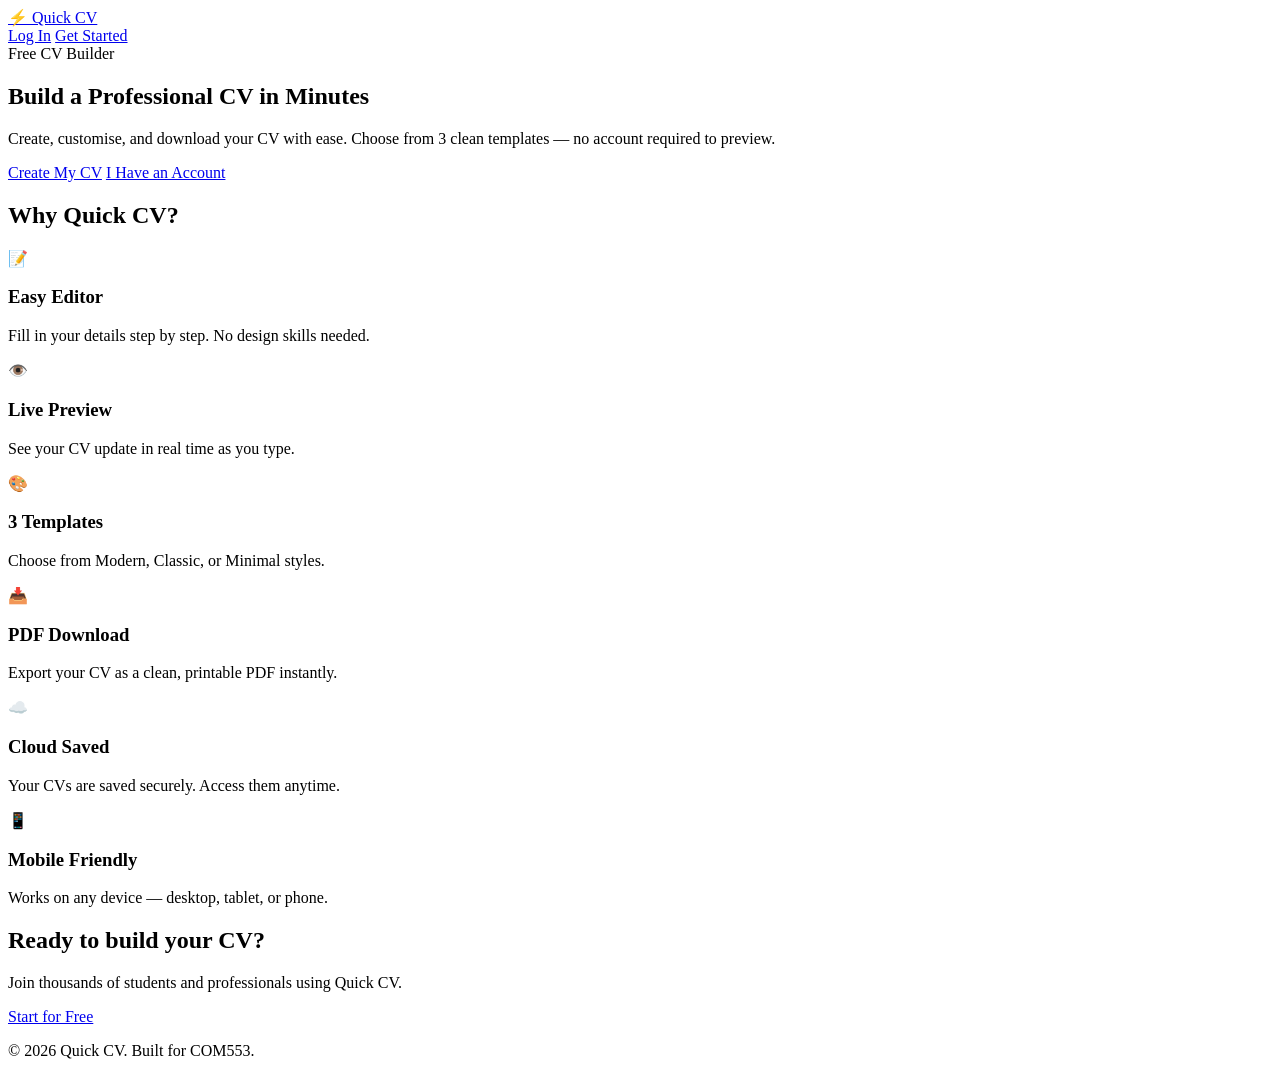
==== frontend/index.html @ 65e41135 "add frontend pages for dashboard, editor, index, login, and register with responsive design and navi" ====
<!DOCTYPE html>
<html lang="en">
<head>
  <meta charset="UTF-8" />
  <meta name="viewport" content="width=device-width, initial-scale=1.0" />
  <meta name="description" content="Quick CV — Build a professional CV in minutes." />
  <title>Quick CV — Build Your CV Fast</title>
  <link rel="stylesheet" href="assets/css/base.css" />
  <link rel="stylesheet" href="assets/css/responsive.css" />
</head>
<body>

  <!-- NAVBAR -->
  <nav class="navbar" role="navigation" aria-label="Main navigation">
    <div class="nav-brand">
      <a href="index.html" aria-label="Quick CV Home">
        <span class="brand-icon">⚡</span> Quick CV
      </a>
    </div>
    <div class="nav-links">
      <a href="login.html" class="btn btn-ghost">Log In</a>
      <a href="register.html" class="btn btn-primary">Get Started</a>
    </div>
  </nav>

  <!-- HERO -->
  <main>
    <section class="hero" aria-labelledby="hero-heading">
      <div class="hero-content">
        <span class="hero-badge">Free CV Builder</span>
        <h1 id="hero-heading">Build a Professional CV <span class="highlight">in Minutes</span></h1>
        <p class="hero-subtitle">
          Create, customise, and download your CV with ease.
          Choose from 3 clean templates — no account required to preview.
        </p>
        <div class="hero-actions">
          <a href="register.html" class="btn btn-primary btn-lg">Create My CV</a>
          <a href="login.html" class="btn btn-outline btn-lg">I Have an Account</a>
        </div>
      </div>
      <div class="hero-image" aria-hidden="true">
        <div class="cv-mockup">
          <div class="mockup-header"></div>
          <div class="mockup-line long"></div>
          <div class="mockup-line medium"></div>
          <div class="mockup-line short"></div>
          <div class="mockup-divider"></div>
          <div class="mockup-line medium"></div>
          <div class="mockup-line long"></div>
          <div class="mockup-line short"></div>
        </div>
      </div>
    </section>

    <!-- FEATURES -->
    <section class="features" aria-labelledby="features-heading">
      <h2 id="features-heading" class="section-title">Why Quick CV?</h2>
      <div class="features-grid">
        <article class="feature-card">
          <span class="feature-icon" aria-hidden="true">📝</span>
          <h3>Easy Editor</h3>
          <p>Fill in your details step by step. No design skills needed.</p>
        </article>
        <article class="feature-card">
          <span class="feature-icon" aria-hidden="true">👁️</span>
          <h3>Live Preview</h3>
          <p>See your CV update in real time as you type.</p>
        </article>
        <article class="feature-card">
          <span class="feature-icon" aria-hidden="true">🎨</span>
          <h3>3 Templates</h3>
          <p>Choose from Modern, Classic, or Minimal styles.</p>
        </article>
        <article class="feature-card">
          <span class="feature-icon" aria-hidden="true">📥</span>
          <h3>PDF Download</h3>
          <p>Export your CV as a clean, printable PDF instantly.</p>
        </article>
        <article class="feature-card">
          <span class="feature-icon" aria-hidden="true">☁️</span>
          <h3>Cloud Saved</h3>
          <p>Your CVs are saved securely. Access them anytime.</p>
        </article>
        <article class="feature-card">
          <span class="feature-icon" aria-hidden="true">📱</span>
          <h3>Mobile Friendly</h3>
          <p>Works on any device — desktop, tablet, or phone.</p>
        </article>
      </div>
    </section>

    <!-- CTA -->
    <section class="cta-section" aria-labelledby="cta-heading">
      <h2 id="cta-heading">Ready to build your CV?</h2>
      <p>Join thousands of students and professionals using Quick CV.</p>
      <a href="register.html" class="btn btn-primary btn-lg">Start for Free</a>
    </section>
  </main>

  <!-- FOOTER -->
  <footer class="footer" role="contentinfo">
    <p>&copy; 2026 Quick CV. Built for COM553.</p>
  </footer>

</body>
</html>
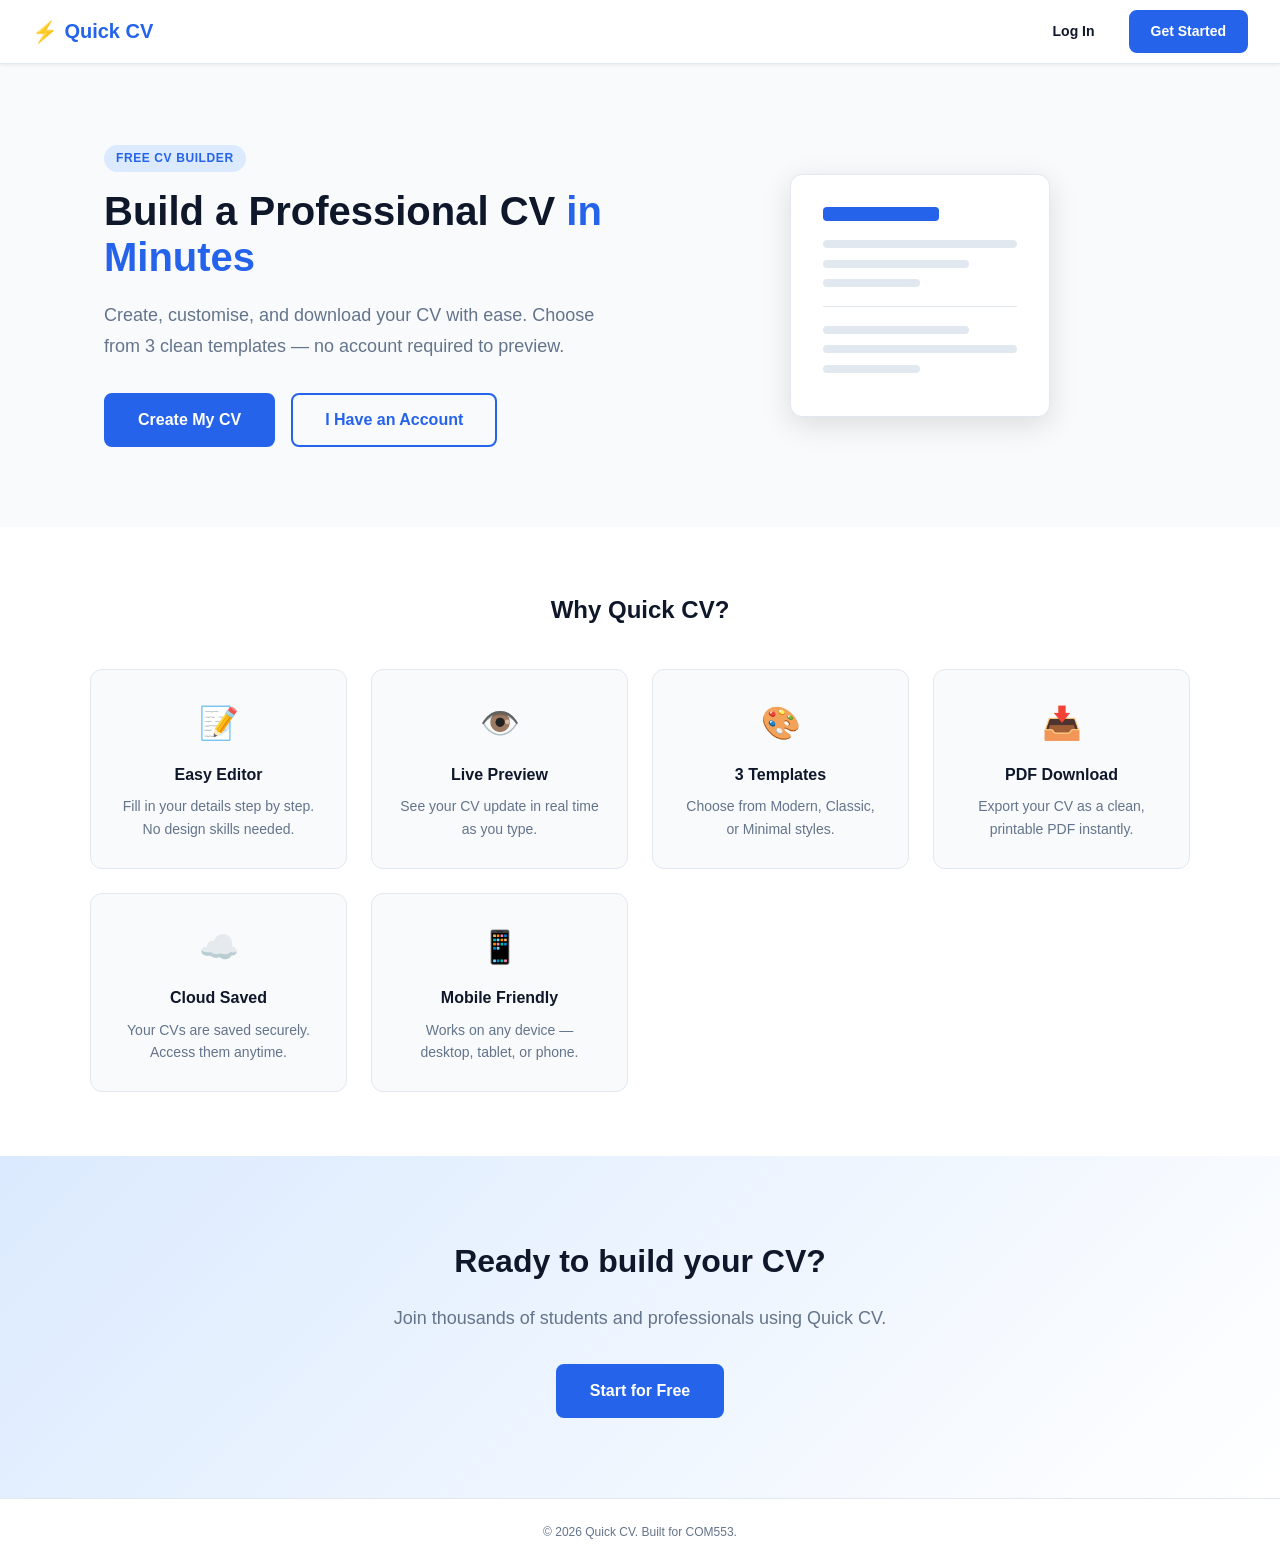
==== commit f8153cb2: "add home guard functionality to redirect authenticated users from marketing page" ====
--- a/frontend/index.html
+++ b/frontend/index.html
@@ -102,5 +102,6 @@
     <p>&copy; 2026 Quick CV. Built for COM553.</p>
   </footer>
 
+  <script type="module" src="assets/js/modules/homeGuard.js"></script>
 </body>
-</html>+</html>
--- a/frontend/assets/css/base.css
+++ b/frontend/assets/css/base.css
@@ -0,0 +1,520 @@
+/* =========================================================
+   BASE CSS — Quick CV
+   Global reset, variables, typography, shared components
+   ========================================================= */
+
+/* --- CSS Variables --- */
+:root {
+  --color-primary: #2563eb;
+  --color-primary-dark: #1d4ed8;
+  --color-primary-light: #dbeafe;
+  --color-secondary: #64748b;
+  --color-success: #16a34a;
+  --color-success-light: #dcfce7;
+  --color-danger: #dc2626;
+  --color-danger-light: #fee2e2;
+  --color-warning: #d97706;
+  --color-warning-light: #fef3c7;
+
+  --color-text: #0f172a;
+  --color-text-muted: #64748b;
+  --color-bg: #f8fafc;
+  --color-bg-white: #ffffff;
+  --color-border: #e2e8f0;
+  --color-border-focus: #2563eb;
+
+  --font-base: 'Segoe UI', Tahoma, Geneva, Verdana, sans-serif;
+  --font-size-xs: 0.75rem;
+  --font-size-sm: 0.875rem;
+  --font-size-base: 1rem;
+  --font-size-lg: 1.125rem;
+  --font-size-xl: 1.25rem;
+  --font-size-2xl: 1.5rem;
+  --font-size-3xl: 2rem;
+  --font-size-4xl: 2.5rem;
+
+  --radius-sm: 4px;
+  --radius-base: 8px;
+  --radius-lg: 12px;
+  --radius-xl: 16px;
+  --radius-full: 9999px;
+
+  --shadow-sm: 0 1px 3px rgba(0, 0, 0, 0.08);
+  --shadow-base: 0 4px 12px rgba(0, 0, 0, 0.1);
+  --shadow-lg: 0 8px 30px rgba(0, 0, 0, 0.12);
+
+  --transition: 0.2s ease;
+  --navbar-height: 64px;
+}
+
+/* --- Reset --- */
+*,
+*::before,
+*::after {
+  box-sizing: border-box;
+  margin: 0;
+  padding: 0;
+}
+
+html {
+  scroll-behavior: smooth;
+  font-size: 16px;
+}
+
+body {
+  font-family: var(--font-base);
+  font-size: var(--font-size-base);
+  color: var(--color-text);
+  background-color: var(--color-bg);
+  line-height: 1.6;
+  -webkit-font-smoothing: antialiased;
+}
+
+img {
+  max-width: 100%;
+  display: block;
+}
+
+a {
+  color: var(--color-primary);
+  text-decoration: none;
+  transition: color var(--transition);
+}
+
+a:hover,
+a:focus {
+  color: var(--color-primary-dark);
+  text-decoration: underline;
+}
+
+ul {
+  list-style: none;
+}
+
+button {
+  cursor: pointer;
+  font-family: var(--font-base);
+}
+
+textarea {
+  resize: vertical;
+}
+
+.sr-only {
+  position: absolute;
+  width: 1px;
+  height: 1px;
+  padding: 0;
+  margin: -1px;
+  overflow: hidden;
+  clip: rect(0, 0, 0, 0);
+  white-space: nowrap;
+  border: 0;
+}
+
+/* --- Navbar --- */
+.navbar {
+  position: sticky;
+  top: 0;
+  z-index: 100;
+  display: flex;
+  align-items: center;
+  justify-content: space-between;
+  height: var(--navbar-height);
+  padding: 0 2rem;
+  background: var(--color-bg-white);
+  border-bottom: 1px solid var(--color-border);
+  box-shadow: var(--shadow-sm);
+}
+
+.nav-brand a {
+  display: flex;
+  align-items: center;
+  gap: 0.4rem;
+  font-size: var(--font-size-xl);
+  font-weight: 700;
+  color: var(--color-primary);
+  text-decoration: none;
+}
+
+.brand-icon {
+  font-size: 1.3rem;
+}
+
+.nav-links {
+  display: flex;
+  align-items: center;
+  gap: 0.75rem;
+}
+
+.nav-user {
+  font-size: var(--font-size-sm);
+  color: var(--color-text-muted);
+  font-weight: 500;
+}
+
+/* --- Buttons --- */
+.btn {
+  display: inline-flex;
+  align-items: center;
+  justify-content: center;
+  gap: 0.4rem;
+  padding: 0.5rem 1.25rem;
+  font-size: var(--font-size-sm);
+  font-weight: 600;
+  border-radius: var(--radius-base);
+  border: 2px solid transparent;
+  transition: all var(--transition);
+  cursor: pointer;
+  text-decoration: none;
+  white-space: nowrap;
+}
+
+.btn:focus-visible {
+  outline: 3px solid var(--color-primary);
+  outline-offset: 2px;
+}
+
+.btn-primary {
+  background: var(--color-primary);
+  color: #fff;
+  border-color: var(--color-primary);
+}
+
+.btn-primary:hover {
+  background: var(--color-primary-dark);
+  border-color: var(--color-primary-dark);
+  color: #fff;
+  text-decoration: none;
+}
+
+.btn-outline {
+  background: transparent;
+  color: var(--color-primary);
+  border-color: var(--color-primary);
+}
+
+.btn-outline:hover {
+  background: var(--color-primary-light);
+  text-decoration: none;
+}
+
+.btn-ghost {
+  background: transparent;
+  color: var(--color-text);
+  border-color: transparent;
+}
+
+.btn-ghost:hover {
+  background: var(--color-bg);
+  color: var(--color-text);
+  text-decoration: none;
+}
+
+.btn-danger {
+  background: var(--color-danger);
+  color: #fff;
+  border-color: var(--color-danger);
+}
+
+.btn-danger:hover {
+  background: #b91c1c;
+  border-color: #b91c1c;
+  color: #fff;
+  text-decoration: none;
+}
+
+.btn-lg {
+  padding: 0.75rem 2rem;
+  font-size: var(--font-size-base);
+}
+
+.btn-sm {
+  padding: 0.3rem 0.8rem;
+  font-size: var(--font-size-xs);
+}
+
+.btn-full {
+  width: 100%;
+}
+
+/* --- Alerts --- */
+.alert {
+  padding: 0.75rem 1rem;
+  border-radius: var(--radius-base);
+  font-size: var(--font-size-sm);
+  font-weight: 500;
+  margin-bottom: 1rem;
+}
+
+.alert-success {
+  background: var(--color-success-light);
+  color: var(--color-success);
+  border: 1px solid #bbf7d0;
+}
+
+.alert-error {
+  background: var(--color-danger-light);
+  color: var(--color-danger);
+  border: 1px solid #fecaca;
+}
+
+.alert-info {
+  background: var(--color-primary-light);
+  color: var(--color-primary);
+  border: 1px solid #bfdbfe;
+}
+
+.hidden {
+  display: none !important;
+}
+
+/* --- Form Groups --- */
+.form-group {
+  margin-bottom: 1.25rem;
+}
+
+.form-group label {
+  display: block;
+  margin-bottom: 0.4rem;
+  font-size: var(--font-size-sm);
+  font-weight: 600;
+  color: var(--color-text);
+}
+
+.form-group input,
+.form-group textarea,
+.form-group select {
+  width: 100%;
+  padding: 0.6rem 0.9rem;
+  font-size: var(--font-size-sm);
+  border: 1.5px solid var(--color-border);
+  border-radius: var(--radius-base);
+  background: var(--color-bg-white);
+  color: var(--color-text);
+  transition: border-color var(--transition), box-shadow var(--transition);
+}
+
+.form-group input:focus,
+.form-group textarea:focus,
+.form-group select:focus {
+  outline: none;
+  border-color: var(--color-border-focus);
+  box-shadow: 0 0 0 3px rgba(37, 99, 235, 0.15);
+}
+
+.form-group input.is-invalid,
+.form-group textarea.is-invalid {
+  border-color: var(--color-danger);
+}
+
+.field-error {
+  display: block;
+  margin-top: 0.3rem;
+  font-size: var(--font-size-xs);
+  color: var(--color-danger);
+  min-height: 1rem;
+}
+
+.field-hint {
+  display: block;
+  margin-top: 0.25rem;
+  font-size: var(--font-size-xs);
+  color: var(--color-text-muted);
+}
+
+.required {
+  color: var(--color-danger);
+}
+
+/* --- Footer --- */
+.footer {
+  text-align: center;
+  padding: 1.5rem;
+  font-size: var(--font-size-xs);
+  color: var(--color-text-muted);
+  border-top: 1px solid var(--color-border);
+  background: var(--color-bg-white);
+  margin-top: auto;
+}
+
+/* --- Spinner --- */
+.spinner {
+  width: 32px;
+  height: 32px;
+  border: 3px solid var(--color-border);
+  border-top-color: var(--color-primary);
+  border-radius: 50%;
+  animation: spin 0.8s linear infinite;
+}
+
+@keyframes spin {
+  to { transform: rotate(360deg); }
+}
+
+/* --- Landing Page: Hero --- */
+.hero {
+  display: flex;
+  align-items: center;
+  justify-content: space-between;
+  gap: 3rem;
+  padding: 5rem 4rem;
+  max-width: 1200px;
+  margin: 0 auto;
+}
+
+.hero-badge {
+  display: inline-block;
+  background: var(--color-primary-light);
+  color: var(--color-primary);
+  font-size: var(--font-size-xs);
+  font-weight: 700;
+  padding: 0.25rem 0.75rem;
+  border-radius: var(--radius-full);
+  text-transform: uppercase;
+  letter-spacing: 0.05em;
+  margin-bottom: 1rem;
+}
+
+.hero-content {
+  flex: 1;
+  max-width: 560px;
+}
+
+.hero-content h1 {
+  font-size: var(--font-size-4xl);
+  font-weight: 800;
+  line-height: 1.15;
+  margin-bottom: 1.25rem;
+  color: var(--color-text);
+}
+
+.highlight {
+  color: var(--color-primary);
+}
+
+.hero-subtitle {
+  font-size: var(--font-size-lg);
+  color: var(--color-text-muted);
+  margin-bottom: 2rem;
+  line-height: 1.7;
+}
+
+.hero-actions {
+  display: flex;
+  gap: 1rem;
+  flex-wrap: wrap;
+}
+
+/* Hero CV Mockup */
+.hero-image {
+  flex: 1;
+  display: flex;
+  justify-content: center;
+}
+
+.cv-mockup {
+  background: var(--color-bg-white);
+  border: 1px solid var(--color-border);
+  border-radius: var(--radius-lg);
+  padding: 2rem;
+  width: 260px;
+  box-shadow: var(--shadow-lg);
+}
+
+.mockup-header {
+  height: 14px;
+  background: var(--color-primary);
+  border-radius: var(--radius-sm);
+  margin-bottom: 1.2rem;
+  width: 60%;
+}
+
+.mockup-line {
+  height: 8px;
+  background: var(--color-border);
+  border-radius: var(--radius-sm);
+  margin-bottom: 0.7rem;
+}
+
+.mockup-line.long { width: 100%; }
+.mockup-line.medium { width: 75%; }
+.mockup-line.short { width: 50%; }
+
+.mockup-divider {
+  height: 1px;
+  background: var(--color-border);
+  margin: 1.2rem 0;
+}
+
+/* Features Section */
+.features {
+  padding: 4rem 4rem;
+  background: var(--color-bg-white);
+}
+
+.section-title {
+  text-align: center;
+  font-size: var(--font-size-2xl);
+  font-weight: 700;
+  margin-bottom: 2.5rem;
+  color: var(--color-text);
+}
+
+.features-grid {
+  display: grid;
+  grid-template-columns: repeat(auto-fit, minmax(220px, 1fr));
+  gap: 1.5rem;
+  max-width: 1100px;
+  margin: 0 auto;
+}
+
+.feature-card {
+  background: var(--color-bg);
+  border: 1px solid var(--color-border);
+  border-radius: var(--radius-lg);
+  padding: 1.75rem;
+  text-align: center;
+  transition: box-shadow var(--transition), transform var(--transition);
+}
+
+.feature-card:hover {
+  box-shadow: var(--shadow-base);
+  transform: translateY(-2px);
+}
+
+.feature-icon {
+  font-size: 2rem;
+  display: block;
+  margin-bottom: 0.75rem;
+}
+
+.feature-card h3 {
+  font-size: var(--font-size-base);
+  font-weight: 700;
+  margin-bottom: 0.5rem;
+}
+
+.feature-card p {
+  font-size: var(--font-size-sm);
+  color: var(--color-text-muted);
+}
+
+/* CTA Section */
+.cta-section {
+  text-align: center;
+  padding: 5rem 2rem;
+  background: linear-gradient(135deg, var(--color-primary-light), #fff);
+}
+
+.cta-section h2 {
+  font-size: var(--font-size-3xl);
+  font-weight: 800;
+  margin-bottom: 1rem;
+}
+
+.cta-section p {
+  font-size: var(--font-size-lg);
+  color: var(--color-text-muted);
+  margin-bottom: 2rem;
+}
--- a/frontend/assets/css/responsive.css
+++ b/frontend/assets/css/responsive.css
@@ -0,0 +1,169 @@
+/* =========================================================
+   RESPONSIVE CSS — Quick CV
+   Mobile First Breakpoints
+   ========================================================= */
+
+/* ---- Tablet: max 900px ---- */
+@media (max-width: 900px) {
+
+  .hero {
+    flex-direction: column;
+    padding: 3rem 2rem;
+    text-align: center;
+  }
+
+  .hero-content h1 {
+    font-size: var(--font-size-3xl);
+  }
+
+  .hero-actions {
+    justify-content: center;
+  }
+
+  .hero-image {
+    width: 100%;
+  }
+
+  .cv-mockup {
+    width: 200px;
+    margin: 0 auto;
+  }
+
+  .features {
+    padding: 3rem 2rem;
+  }
+
+  .editor-layout {
+    grid-template-columns: 1fr;
+    height: auto;
+    overflow: visible;
+  }
+
+  .editor-panel {
+    border-right: none;
+    border-bottom: 2px solid var(--color-border);
+    max-height: 60vh;
+    overflow-y: auto;
+  }
+
+  .preview-panel {
+    min-height: 80vh;
+  }
+
+  .preview-wrapper {
+    padding: 1rem;
+  }
+
+  .cv-preview {
+    width: 100%;
+    min-height: auto;
+    padding: 1.5rem;
+  }
+
+  .dashboard-header {
+    flex-direction: column;
+    align-items: stretch;
+  }
+
+  .dashboard-header button {
+    align-self: flex-start;
+  }
+
+}
+
+/* ---- Mobile: max 600px ---- */
+@media (max-width: 600px) {
+
+  .navbar {
+    padding: 0 1rem;
+  }
+
+  .hero {
+    padding: 2rem 1rem;
+  }
+
+  .hero-content h1 {
+    font-size: var(--font-size-2xl);
+  }
+
+  .hero-subtitle {
+    font-size: var(--font-size-base);
+  }
+
+  .features-grid {
+    grid-template-columns: 1fr;
+  }
+
+  .auth-card {
+    padding: 1.75rem 1.25rem;
+    border-radius: var(--radius-lg);
+  }
+
+  .cv-grid {
+    grid-template-columns: 1fr;
+  }
+
+  .editor-tabs {
+    overflow-x: auto;
+    scrollbar-width: none;
+  }
+
+  .editor-tabs::-webkit-scrollbar {
+    display: none;
+  }
+
+  .tab-btn {
+    min-width: 72px;
+  }
+
+  .modal-content {
+    padding: 1.5rem 1.25rem;
+  }
+
+  .template-selector {
+    justify-content: center;
+  }
+
+  .nav-editor-actions {
+    gap: 0.25rem;
+  }
+
+  .nav-editor-actions .btn {
+    padding: 0.4rem 0.7rem;
+    font-size: 0.7rem;
+  }
+
+  .save-status {
+    display: none;
+  }
+
+}
+
+/* ---- Print Styles --- */
+@media print {
+  .navbar,
+  .editor-panel,
+  .preview-toolbar,
+  .footer {
+    display: none !important;
+  }
+
+  .editor-layout {
+    display: block;
+  }
+
+  .preview-panel {
+    background: white;
+    padding: 0;
+  }
+
+  .preview-wrapper {
+    padding: 0;
+  }
+
+  .cv-preview {
+    box-shadow: none;
+    width: 100%;
+    padding: 0;
+  }
+}
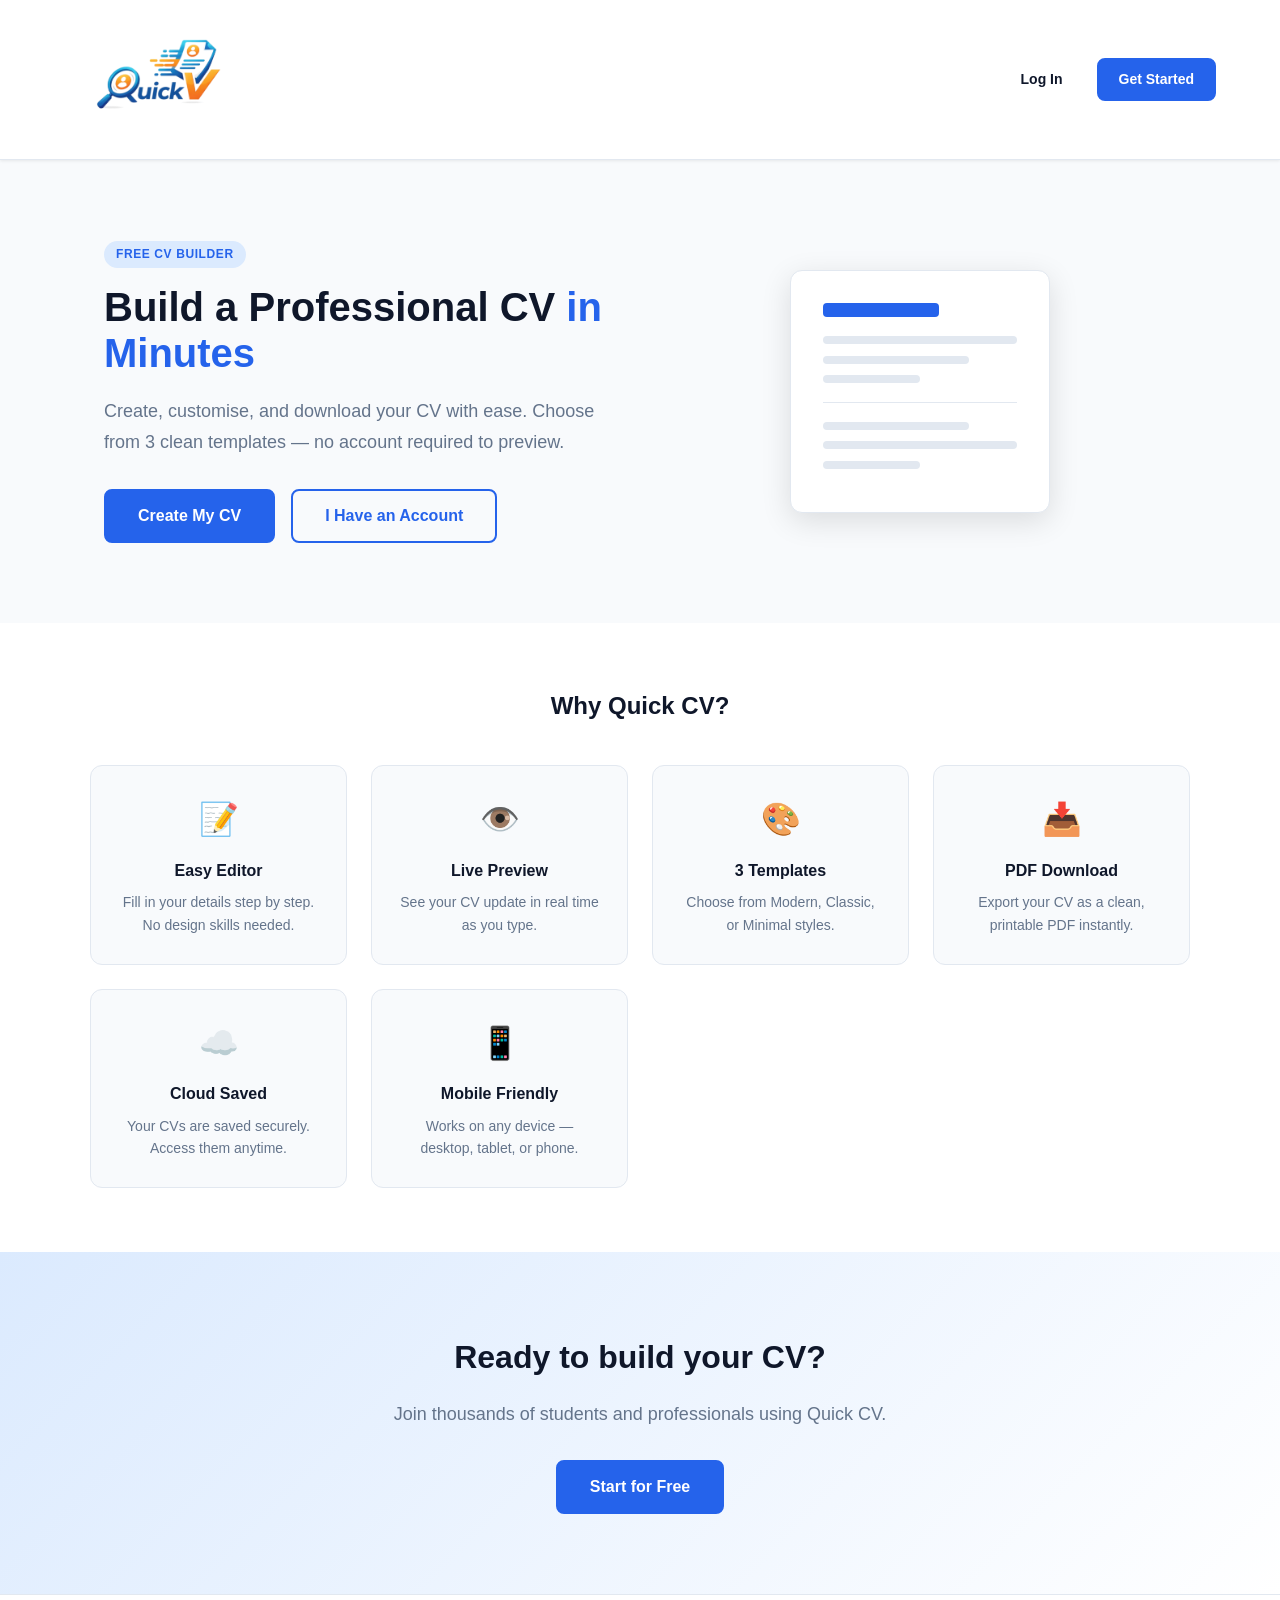
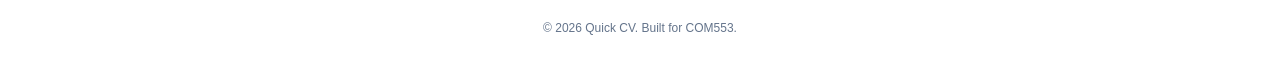
==== commit 2dd79c49: "feat: add favicon and logo images; update navbar links across multiple pages" ====
--- a/frontend/index.html
+++ b/frontend/index.html
@@ -5,6 +5,7 @@
   <meta name="viewport" content="width=device-width, initial-scale=1.0" />
   <meta name="description" content="Quick CV — Build a professional CV in minutes." />
   <title>Quick CV — Build Your CV Fast</title>
+  <link rel="icon" type="image/png" href="public/favicon.png" />
   <link rel="stylesheet" href="assets/css/base.css" />
   <link rel="stylesheet" href="assets/css/responsive.css" />
 </head>
@@ -13,8 +14,8 @@
   <!-- NAVBAR -->
   <nav class="navbar" role="navigation" aria-label="Main navigation">
     <div class="nav-brand">
-      <a href="index.html" aria-label="Quick CV Home">
-        <span class="brand-icon">⚡</span> Quick CV
+      <a href="index.html" aria-label="Quick CV Home" style="display: flex; align-items: center;">
+        <img src="public/logo.png" alt="Quick CV Logo" style="height: 10em; width: 10em; object-fit: contain; vertical-align: middle;" />
       </a>
     </div>
     <div class="nav-links">
--- a/frontend/assets/css/base.css
+++ b/frontend/assets/css/base.css
@@ -44,7 +44,7 @@
   --shadow-lg: 0 8px 30px rgba(0, 0, 0, 0.12);
 
   --transition: 0.2s ease;
-  --navbar-height: 64px;
+  --navbar-height: 160px;
 }
 
 /* --- Reset --- */
@@ -121,7 +121,7 @@
   align-items: center;
   justify-content: space-between;
   height: var(--navbar-height);
-  padding: 0 2rem;
+  padding: 1.5rem 4rem;
   background: var(--color-bg-white);
   border-bottom: 1px solid var(--color-border);
   box-shadow: var(--shadow-sm);
--- a/frontend/assets/css/responsive.css
+++ b/frontend/assets/css/responsive.css
@@ -48,6 +48,32 @@
 
   .preview-panel {
     min-height: 80vh;
+  }
+
+  .preview-body {
+    display: flex;
+    flex-direction: column;
+    height: auto;
+    padding-right: 0;
+  }
+
+  .template-rail {
+    width: 100%;
+    border-left: none;
+    border-top: 1px solid var(--color-border);
+    box-shadow: none;
+    position: relative;
+    height: auto;
+  }
+
+  .template-rail-list {
+    flex-direction: row;
+    overflow-x: auto;
+    gap: 0.75rem;
+  }
+
+  .template-btn {
+    min-width: 220px;
   }
 
   .preview-wrapper {
@@ -144,6 +170,7 @@
   .navbar,
   .editor-panel,
   .preview-toolbar,
+  .template-rail,
   .footer {
     display: none !important;
   }
@@ -166,4 +193,4 @@
     width: 100%;
     padding: 0;
   }
-}+}
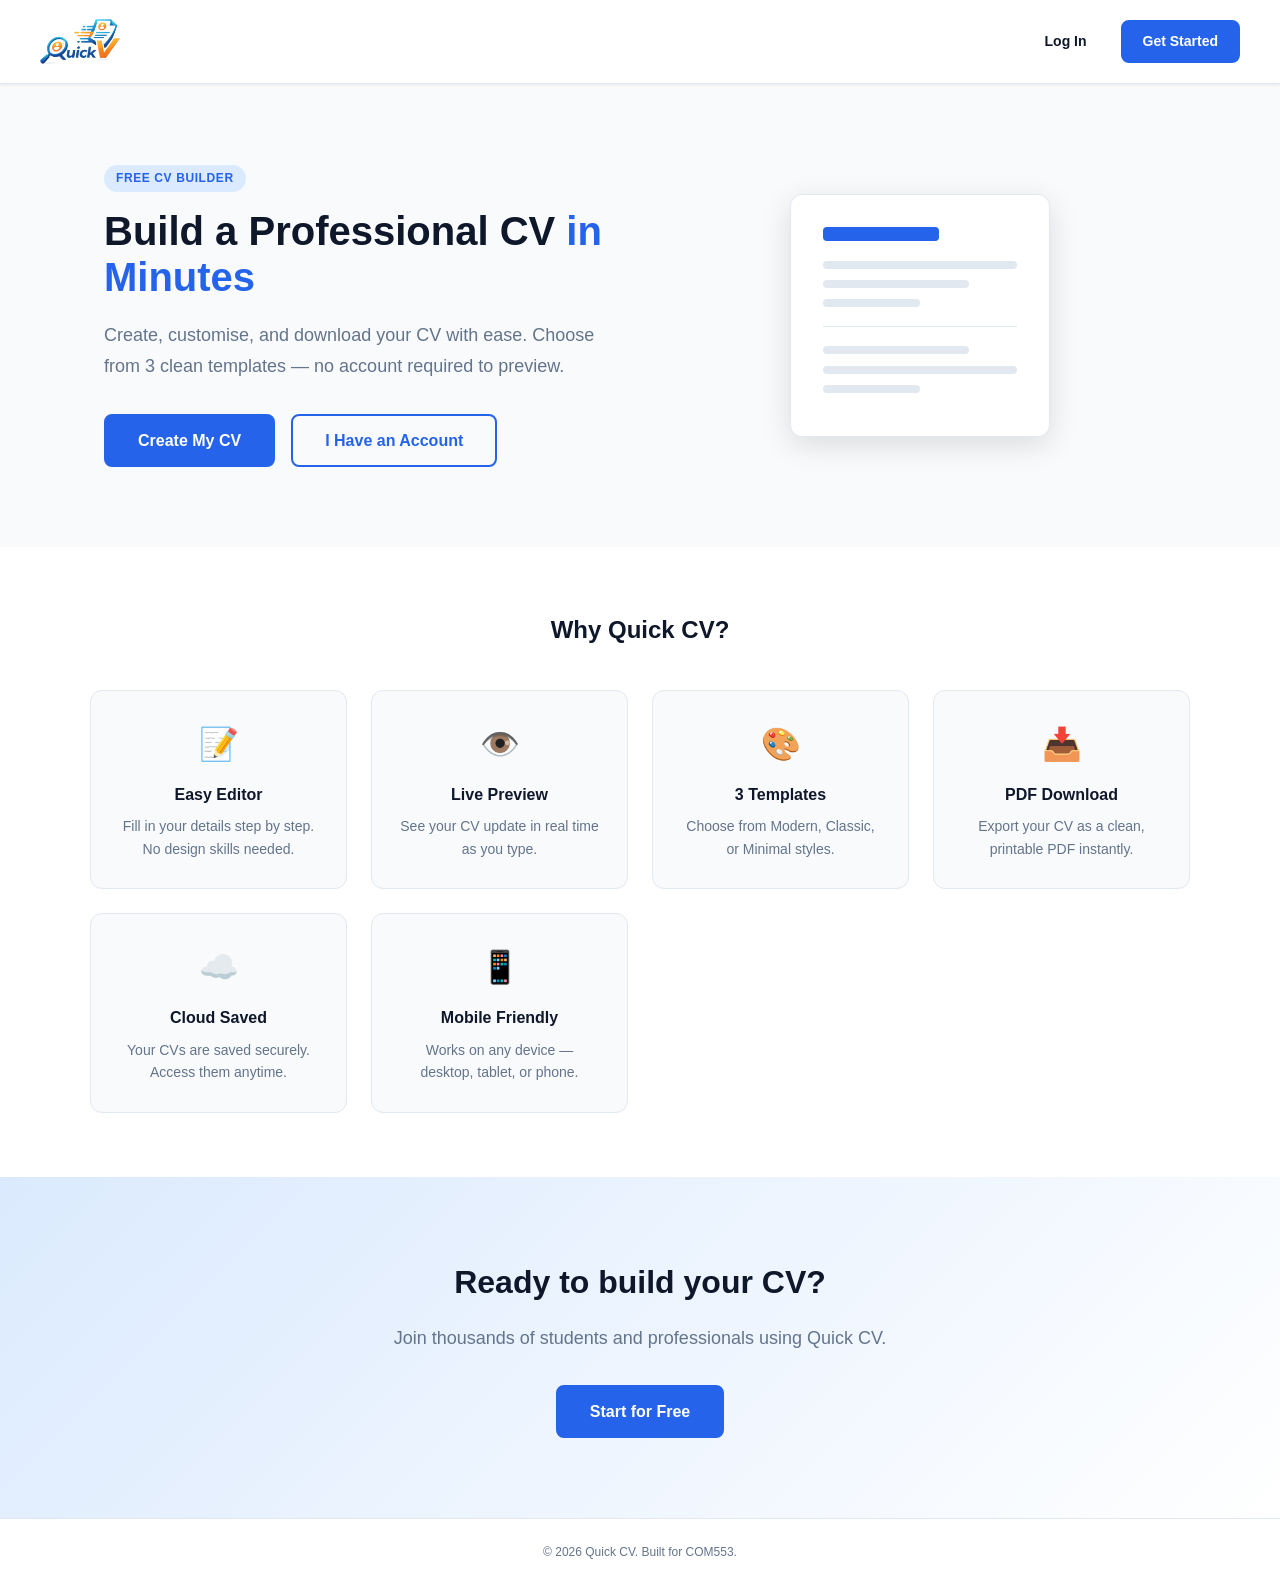
==== commit d5dea635: "fix: update logo size across multiple pages for better visibility; adjust navbar height" ====
--- a/frontend/index.html
+++ b/frontend/index.html
@@ -15,7 +15,7 @@
   <nav class="navbar" role="navigation" aria-label="Main navigation">
     <div class="nav-brand">
       <a href="index.html" aria-label="Quick CV Home" style="display: flex; align-items: center;">
-        <img src="public/logo.png" alt="Quick CV Logo" style="height: 10em; width: 10em; object-fit: contain; vertical-align: middle;" />
+        <img src="public/logo.png" alt="Quick CV Logo" style="height: 4em; width: 4em; object-fit: contain; vertical-align: middle;" />
       </a>
     </div>
     <div class="nav-links">
--- a/frontend/assets/css/base.css
+++ b/frontend/assets/css/base.css
@@ -44,7 +44,7 @@
   --shadow-lg: 0 8px 30px rgba(0, 0, 0, 0.12);
 
   --transition: 0.2s ease;
-  --navbar-height: 160px;
+  --navbar-height: fit-content;
 }
 
 /* --- Reset --- */
@@ -120,8 +120,8 @@
   display: flex;
   align-items: center;
   justify-content: space-between;
-  height: var(--navbar-height);
-  padding: 1.5rem 4rem;
+  height: fit-content;
+  padding: 0.1rem 2.5rem;
   background: var(--color-bg-white);
   border-bottom: 1px solid var(--color-border);
   box-shadow: var(--shadow-sm);
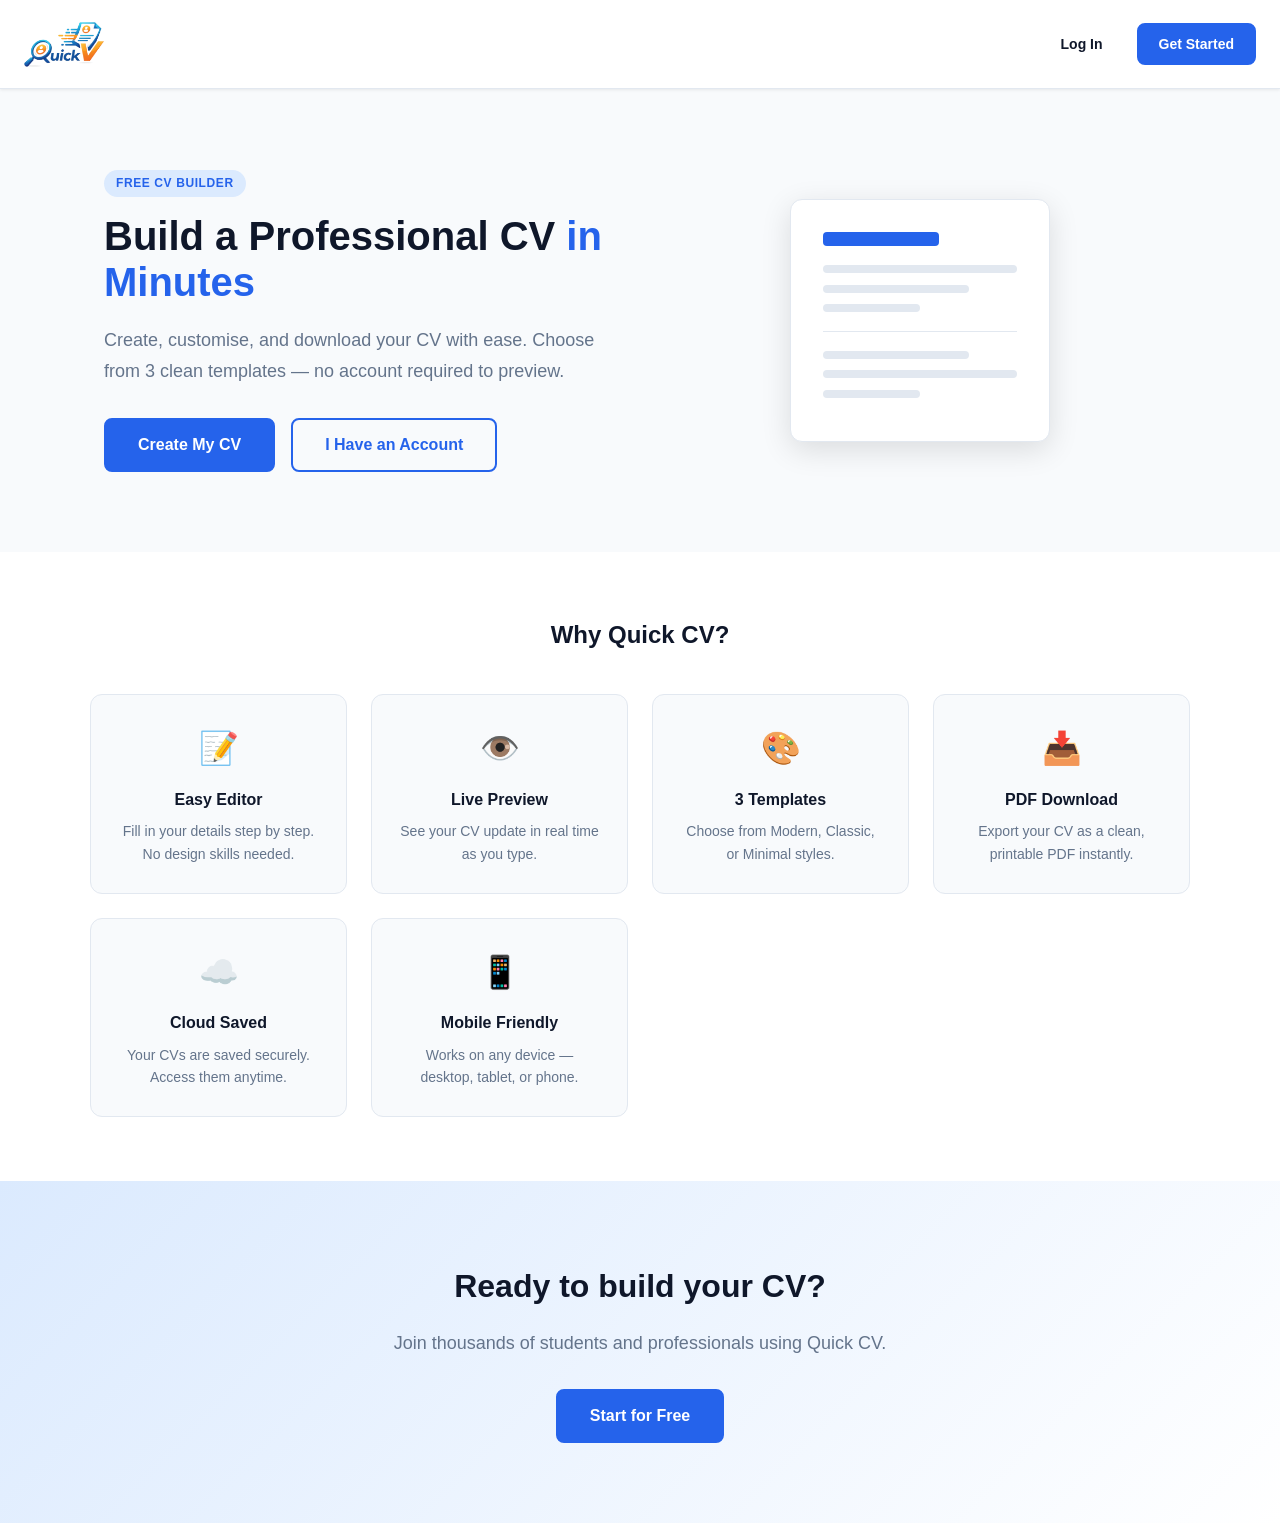
==== commit 6cf7f11e: "fix: remove footer section from dashboard and index pages" ====
--- a/frontend/index.html
+++ b/frontend/index.html
@@ -97,12 +97,6 @@
       <a href="register.html" class="btn btn-primary btn-lg">Start for Free</a>
     </section>
   </main>
-
-  <!-- FOOTER -->
-  <footer class="footer" role="contentinfo">
-    <p>&copy; 2026 Quick CV. Built for COM553.</p>
-  </footer>
-
   <script type="module" src="assets/js/modules/homeGuard.js"></script>
 </body>
 </html>
--- a/frontend/assets/css/base.css
+++ b/frontend/assets/css/base.css
@@ -44,7 +44,7 @@
   --shadow-lg: 0 8px 30px rgba(0, 0, 0, 0.12);
 
   --transition: 0.2s ease;
-  --navbar-height: fit-content;
+  --navbar-height: 160px;
 }
 
 /* --- Reset --- */
@@ -121,7 +121,7 @@
   align-items: center;
   justify-content: space-between;
   height: fit-content;
-  padding: 0.1rem 2.5rem;
+  padding: 0.25rem 1.5rem;
   background: var(--color-bg-white);
   border-bottom: 1px solid var(--color-border);
   box-shadow: var(--shadow-sm);
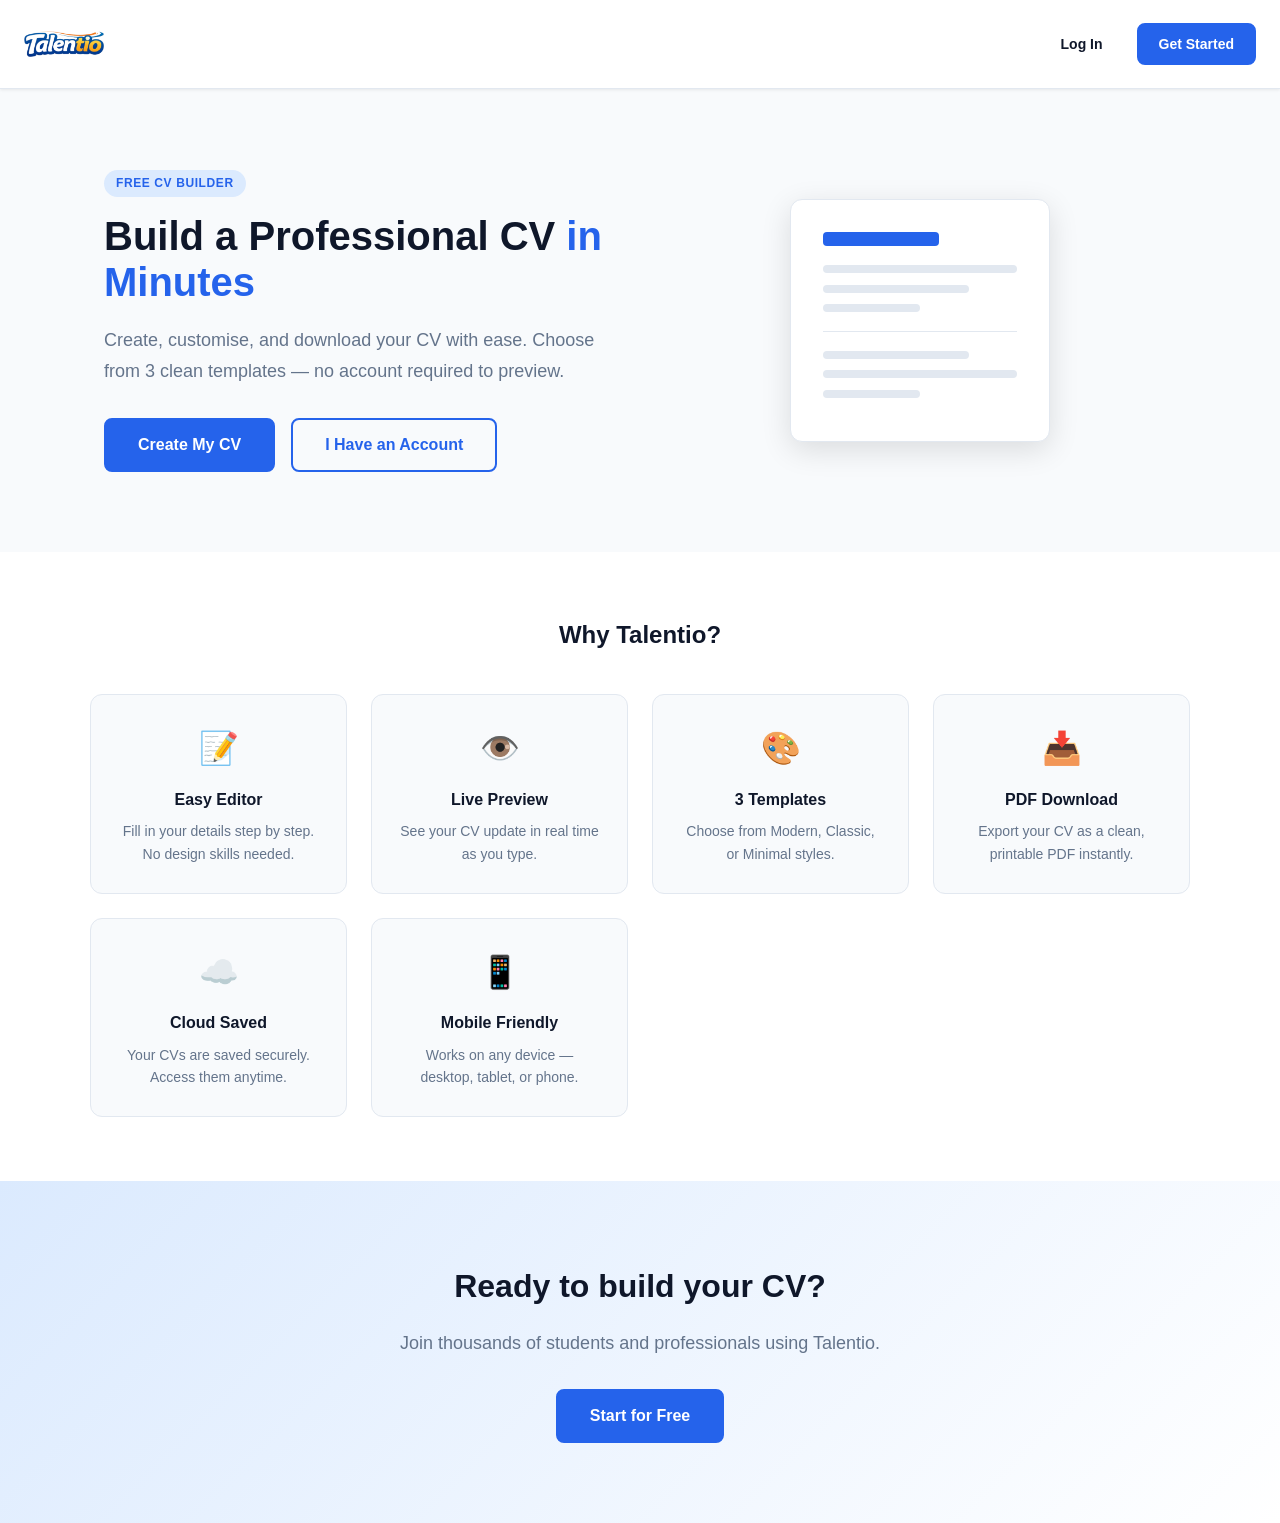
==== commit 68676c13: "refactor: rename Quick CV to Talentio across documentation and codebase" ====
--- a/frontend/index.html
+++ b/frontend/index.html
@@ -3,8 +3,8 @@
 <head>
   <meta charset="UTF-8" />
   <meta name="viewport" content="width=device-width, initial-scale=1.0" />
-  <meta name="description" content="Quick CV — Build a professional CV in minutes." />
-  <title>Quick CV — Build Your CV Fast</title>
+  <meta name="description" content="Talentio — Build a professional CV in minutes." />
+  <title>Talentio — Build Your CV Fast</title>
   <link rel="icon" type="image/png" href="public/favicon.png" />
   <link rel="stylesheet" href="assets/css/base.css" />
   <link rel="stylesheet" href="assets/css/responsive.css" />
@@ -14,8 +14,8 @@
   <!-- NAVBAR -->
   <nav class="navbar" role="navigation" aria-label="Main navigation">
     <div class="nav-brand">
-      <a href="index.html" aria-label="Quick CV Home" style="display: flex; align-items: center;">
-        <img src="public/logo.png" alt="Quick CV Logo" style="height: 4em; width: 4em; object-fit: contain; vertical-align: middle;" />
+      <a href="index.html" aria-label="Talentio Home" style="display: flex; align-items: center;">
+        <img src="public/logo.png" alt="Talentio Logo" style="height: 4em; width: 4em; object-fit: contain; vertical-align: middle;" />
       </a>
     </div>
     <div class="nav-links">
@@ -55,7 +55,7 @@
 
     <!-- FEATURES -->
     <section class="features" aria-labelledby="features-heading">
-      <h2 id="features-heading" class="section-title">Why Quick CV?</h2>
+      <h2 id="features-heading" class="section-title">Why Talentio?</h2>
       <div class="features-grid">
         <article class="feature-card">
           <span class="feature-icon" aria-hidden="true">📝</span>
@@ -93,7 +93,7 @@
     <!-- CTA -->
     <section class="cta-section" aria-labelledby="cta-heading">
       <h2 id="cta-heading">Ready to build your CV?</h2>
-      <p>Join thousands of students and professionals using Quick CV.</p>
+      <p>Join thousands of students and professionals using Talentio.</p>
       <a href="register.html" class="btn btn-primary btn-lg">Start for Free</a>
     </section>
   </main>
--- a/frontend/assets/css/base.css
+++ b/frontend/assets/css/base.css
@@ -1,5 +1,5 @@
 /* =========================================================
-   BASE CSS — Quick CV
+   BASE CSS — Talentio
    Global reset, variables, typography, shared components
    ========================================================= */
 
--- a/frontend/assets/css/responsive.css
+++ b/frontend/assets/css/responsive.css
@@ -1,5 +1,5 @@
 /* =========================================================
-   RESPONSIVE CSS — Quick CV
+   RESPONSIVE CSS — Talentio
    Mobile First Breakpoints
    ========================================================= */
 
